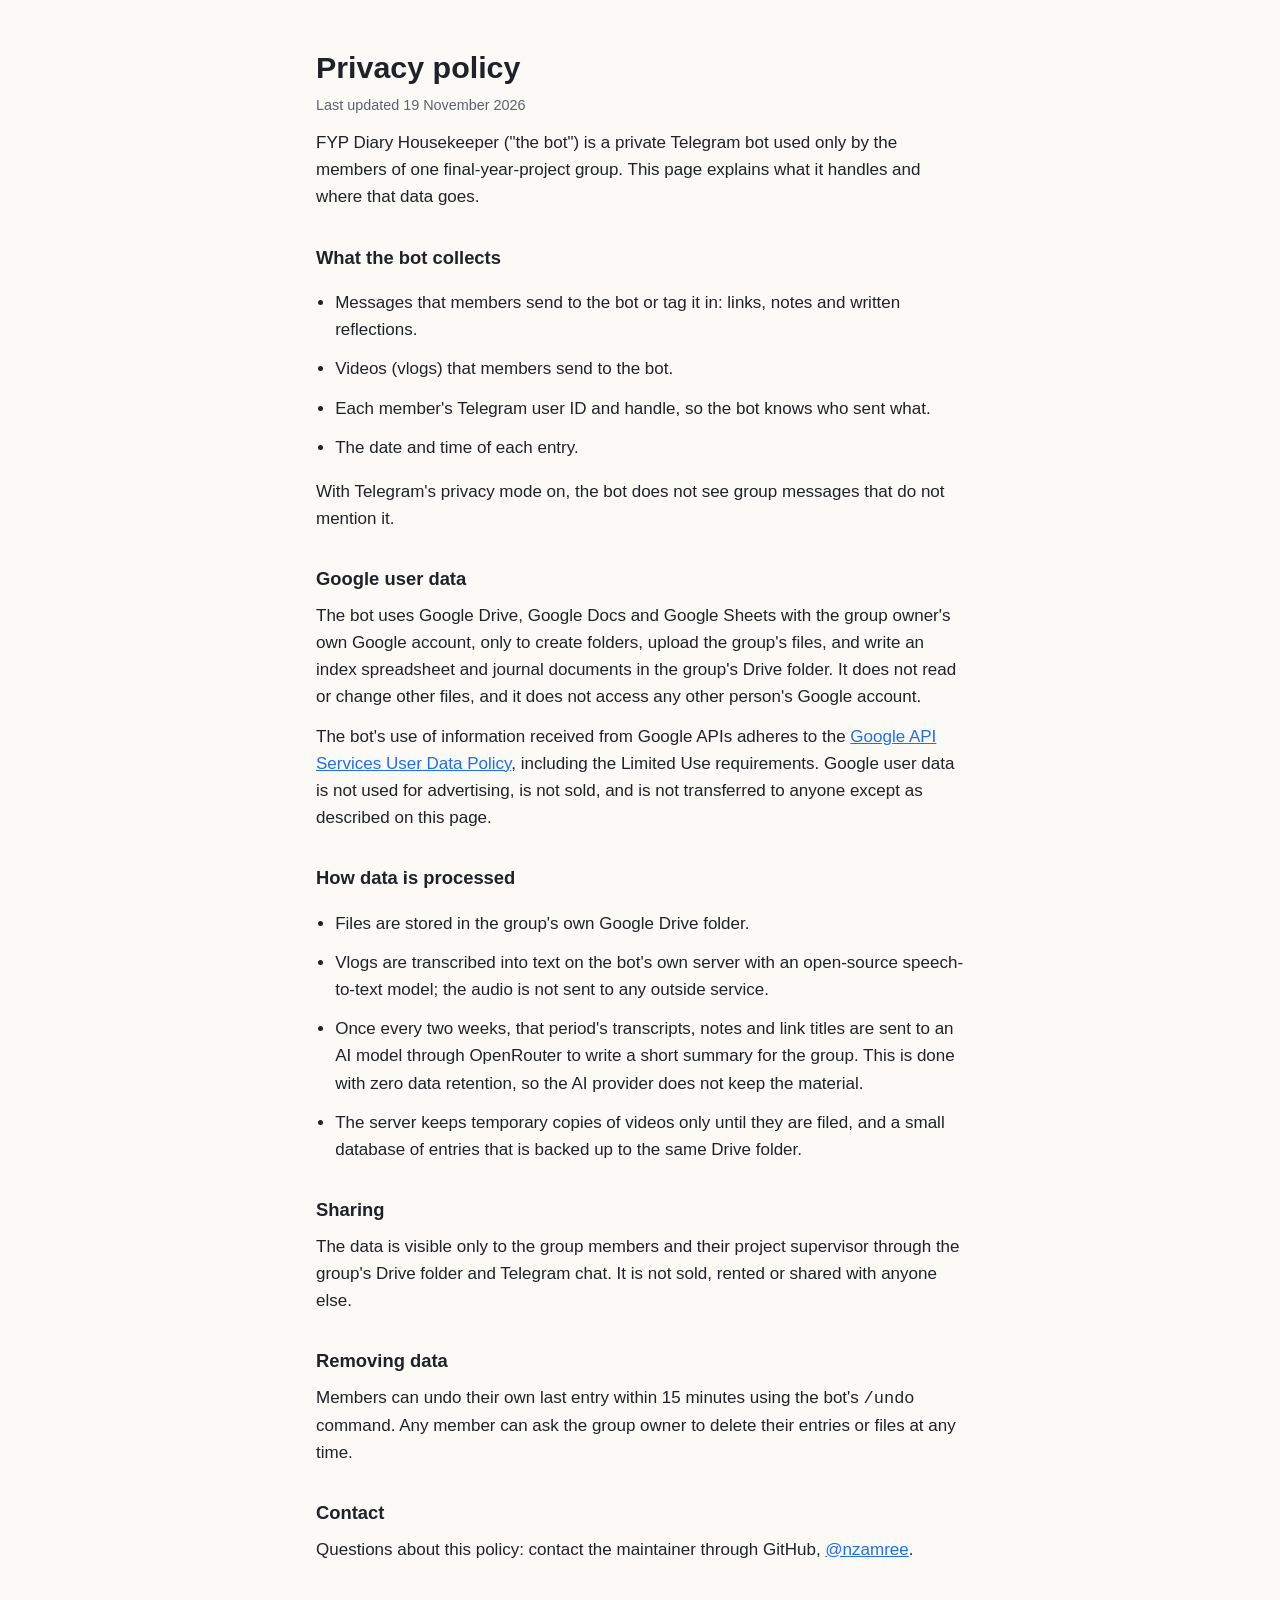
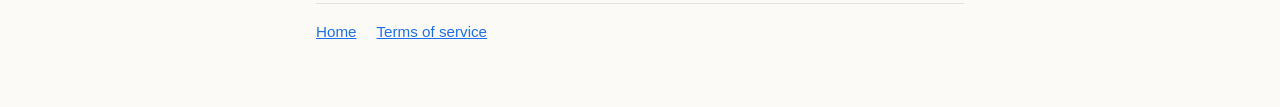
==== privacy.html @ 50cf9584 "Add home, privacy policy and terms pages for the FYP Housekeeper bot Public pages needed for the Goo" ====
<!doctype html>
<html lang="en">
<head>
  <meta charset="utf-8">
  <meta name="viewport" content="width=device-width, initial-scale=1">
  <title>Privacy Policy · FYP Diary Housekeeper</title>
  <meta name="description" content="How the FYP Diary Housekeeper bot handles data.">
  <link rel="stylesheet" href="style.css">
</head>
<body>
  <main>
    <h1>Privacy policy</h1>
    <p class="updated">Last updated 19 November 2026</p>

    <p>FYP Diary Housekeeper ("the bot") is a private Telegram bot used only by the members of one
      final-year-project group. This page explains what it handles and where that data goes.</p>

    <h2>What the bot collects</h2>
    <ul>
      <li>Messages that members send to the bot or tag it in: links, notes and written reflections.</li>
      <li>Videos (vlogs) that members send to the bot.</li>
      <li>Each member's Telegram user ID and handle, so the bot knows who sent what.</li>
      <li>The date and time of each entry.</li>
    </ul>
    <p>With Telegram's privacy mode on, the bot does not see group messages that do not mention it.</p>

    <h2>Google user data</h2>
    <p>The bot uses Google Drive, Google Docs and Google Sheets with the group owner's own Google account,
      only to create folders, upload the group's files, and write an index spreadsheet and journal
      documents in the group's Drive folder. It does not read or change other files, and it does not access
      any other person's Google account.</p>
    <p>The bot's use of information received from Google APIs adheres to the
      <a href="https://developers.google.com/terms/api-services-user-data-policy">Google API Services User
      Data Policy</a>, including the Limited Use requirements. Google user data is not used for
      advertising, is not sold, and is not transferred to anyone except as described on this page.</p>

    <h2>How data is processed</h2>
    <ul>
      <li>Files are stored in the group's own Google Drive folder.</li>
      <li>Vlogs are transcribed into text on the bot's own server with an open-source speech-to-text model;
        the audio is not sent to any outside service.</li>
      <li>Once every two weeks, that period's transcripts, notes and link titles are sent to an AI model
        through OpenRouter to write a short summary for the group. This is done with zero data retention, so
        the AI provider does not keep the material.</li>
      <li>The server keeps temporary copies of videos only until they are filed, and a small database of
        entries that is backed up to the same Drive folder.</li>
    </ul>

    <h2>Sharing</h2>
    <p>The data is visible only to the group members and their project supervisor through the group's
      Drive folder and Telegram chat. It is not sold, rented or shared with anyone else.</p>

    <h2>Removing data</h2>
    <p>Members can undo their own last entry within 15 minutes using the bot's <code>/undo</code> command.
      Any member can ask the group owner to delete their entries or files at any time.</p>

    <h2>Contact</h2>
    <p>Questions about this policy: contact the maintainer through GitHub,
      <a href="https://github.com/nzamree">@nzamree</a>.</p>

    <nav>
      <a href="index.html">Home</a>
      <a href="terms.html">Terms of service</a>
    </nav>
  </main>
</body>
</html>
---- style.css ----
:root {
  --bg: #fbfaf7;
  --text: #1f2328;
  --muted: #5b636e;
  --accent: #1f6feb;
  --rule: #e3e1db;
}
@media (prefers-color-scheme: dark) {
  :root {
    --bg: #15171a;
    --text: #e8e6e1;
    --muted: #a3a9b1;
    --accent: #6ea8fe;
    --rule: #2c3036;
  }
}
* { box-sizing: border-box; }
body {
  margin: 0;
  background: var(--bg);
  color: var(--text);
  font: 17px/1.6 -apple-system, BlinkMacSystemFont, "Segoe UI", Roboto, Helvetica, Arial, sans-serif;
}
main { max-width: 680px; margin: 0 auto; padding: 48px 16px 64px; }
h1 { font-size: 1.9rem; line-height: 1.25; margin: 0 0 8px; }
h2 { font-size: 1.15rem; margin: 32px 0 8px; }
p, li { margin: 0 0 12px; }
ul { padding-left: 1.2rem; }
a { color: var(--accent); }
.lede { color: var(--muted); font-size: 1.05rem; margin-bottom: 28px; }
nav { display: flex; gap: 20px; border-top: 1px solid var(--rule); margin-top: 40px; padding-top: 16px; font-size: 0.95rem; }
.updated { color: var(--muted); font-size: 0.9rem; }
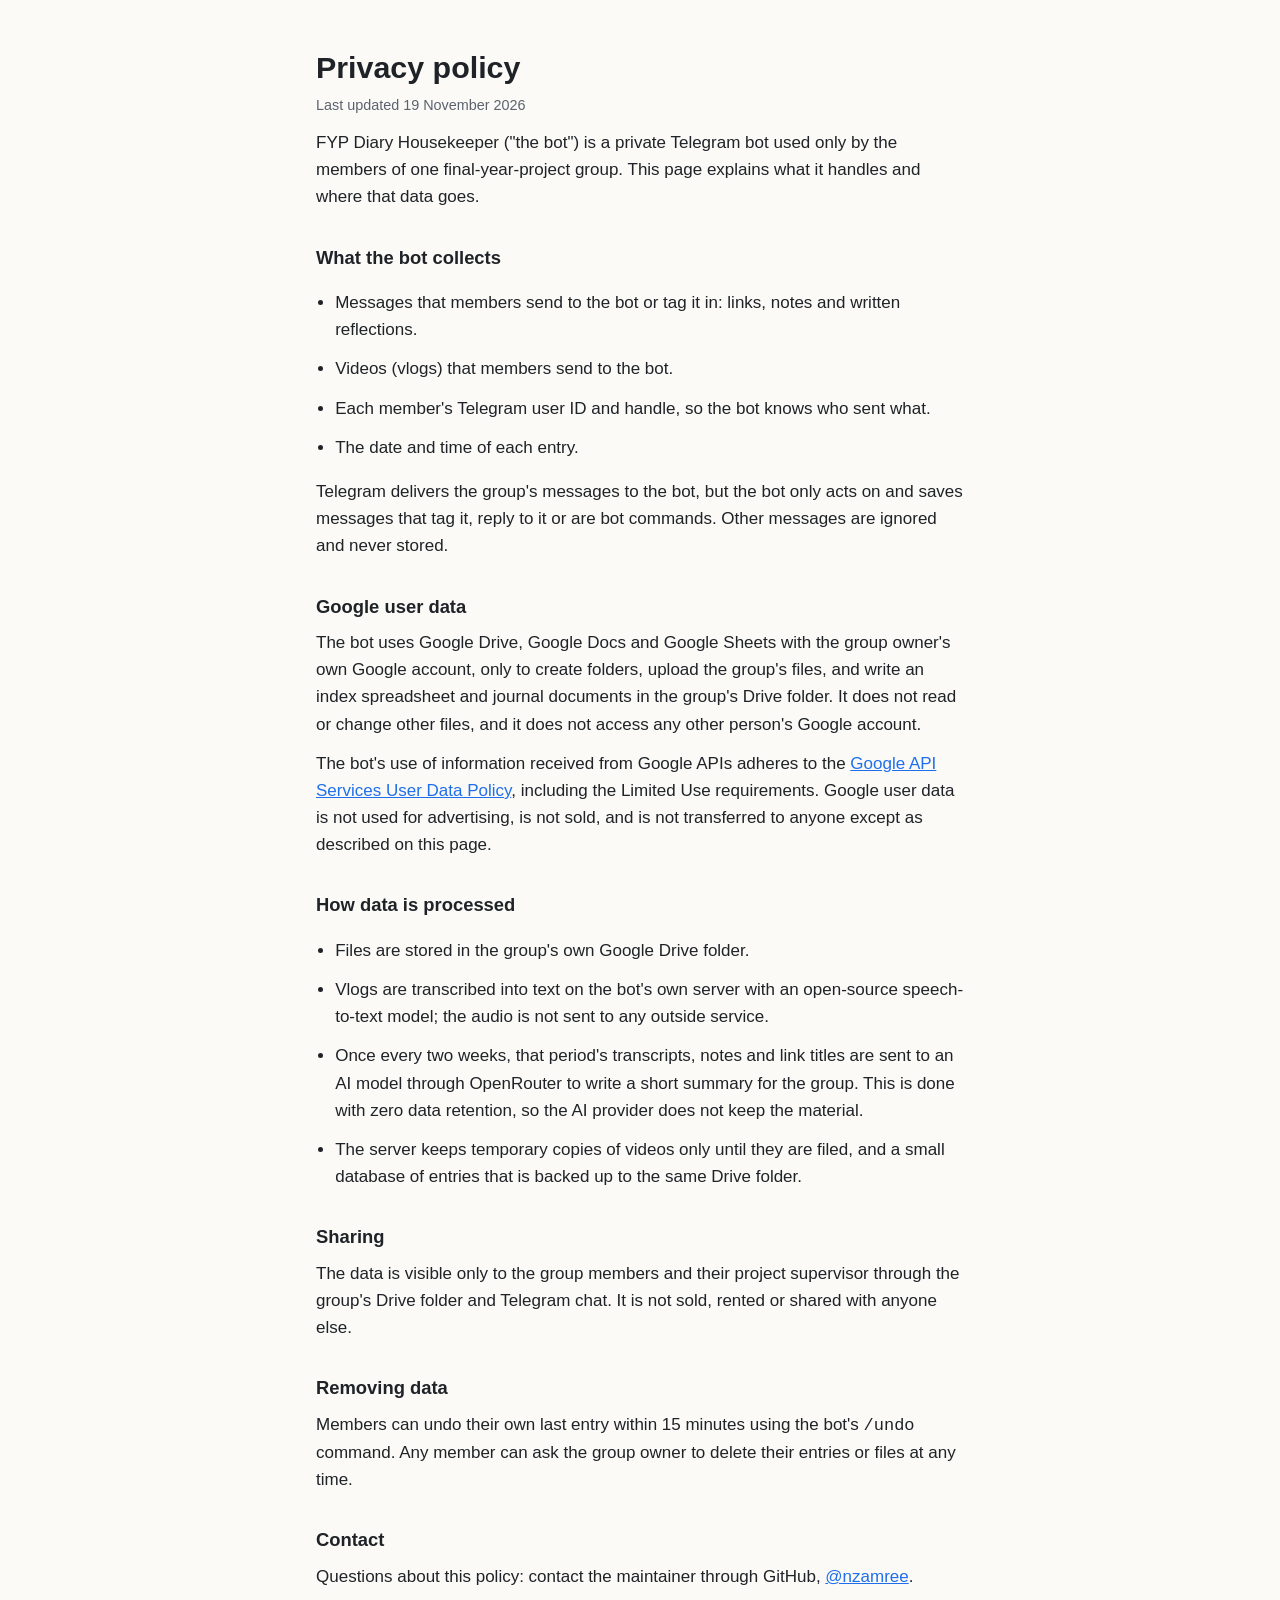
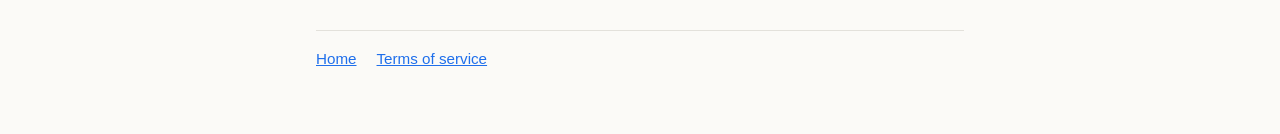
==== commit 7914c956: "Privacy policy: describe how the bot receives group messages Co-Authored-By: Claude Opus 5.5 <norepl" ====
--- a/privacy.html
+++ b/privacy.html
@@ -22,7 +22,8 @@
       <li>Each member's Telegram user ID and handle, so the bot knows who sent what.</li>
       <li>The date and time of each entry.</li>
     </ul>
-    <p>With Telegram's privacy mode on, the bot does not see group messages that do not mention it.</p>
+    <p>Telegram delivers the group's messages to the bot, but the bot only acts on and saves messages that
+      tag it, reply to it or are bot commands. Other messages are ignored and never stored.</p>
 
     <h2>Google user data</h2>
     <p>The bot uses Google Drive, Google Docs and Google Sheets with the group owner's own Google account,
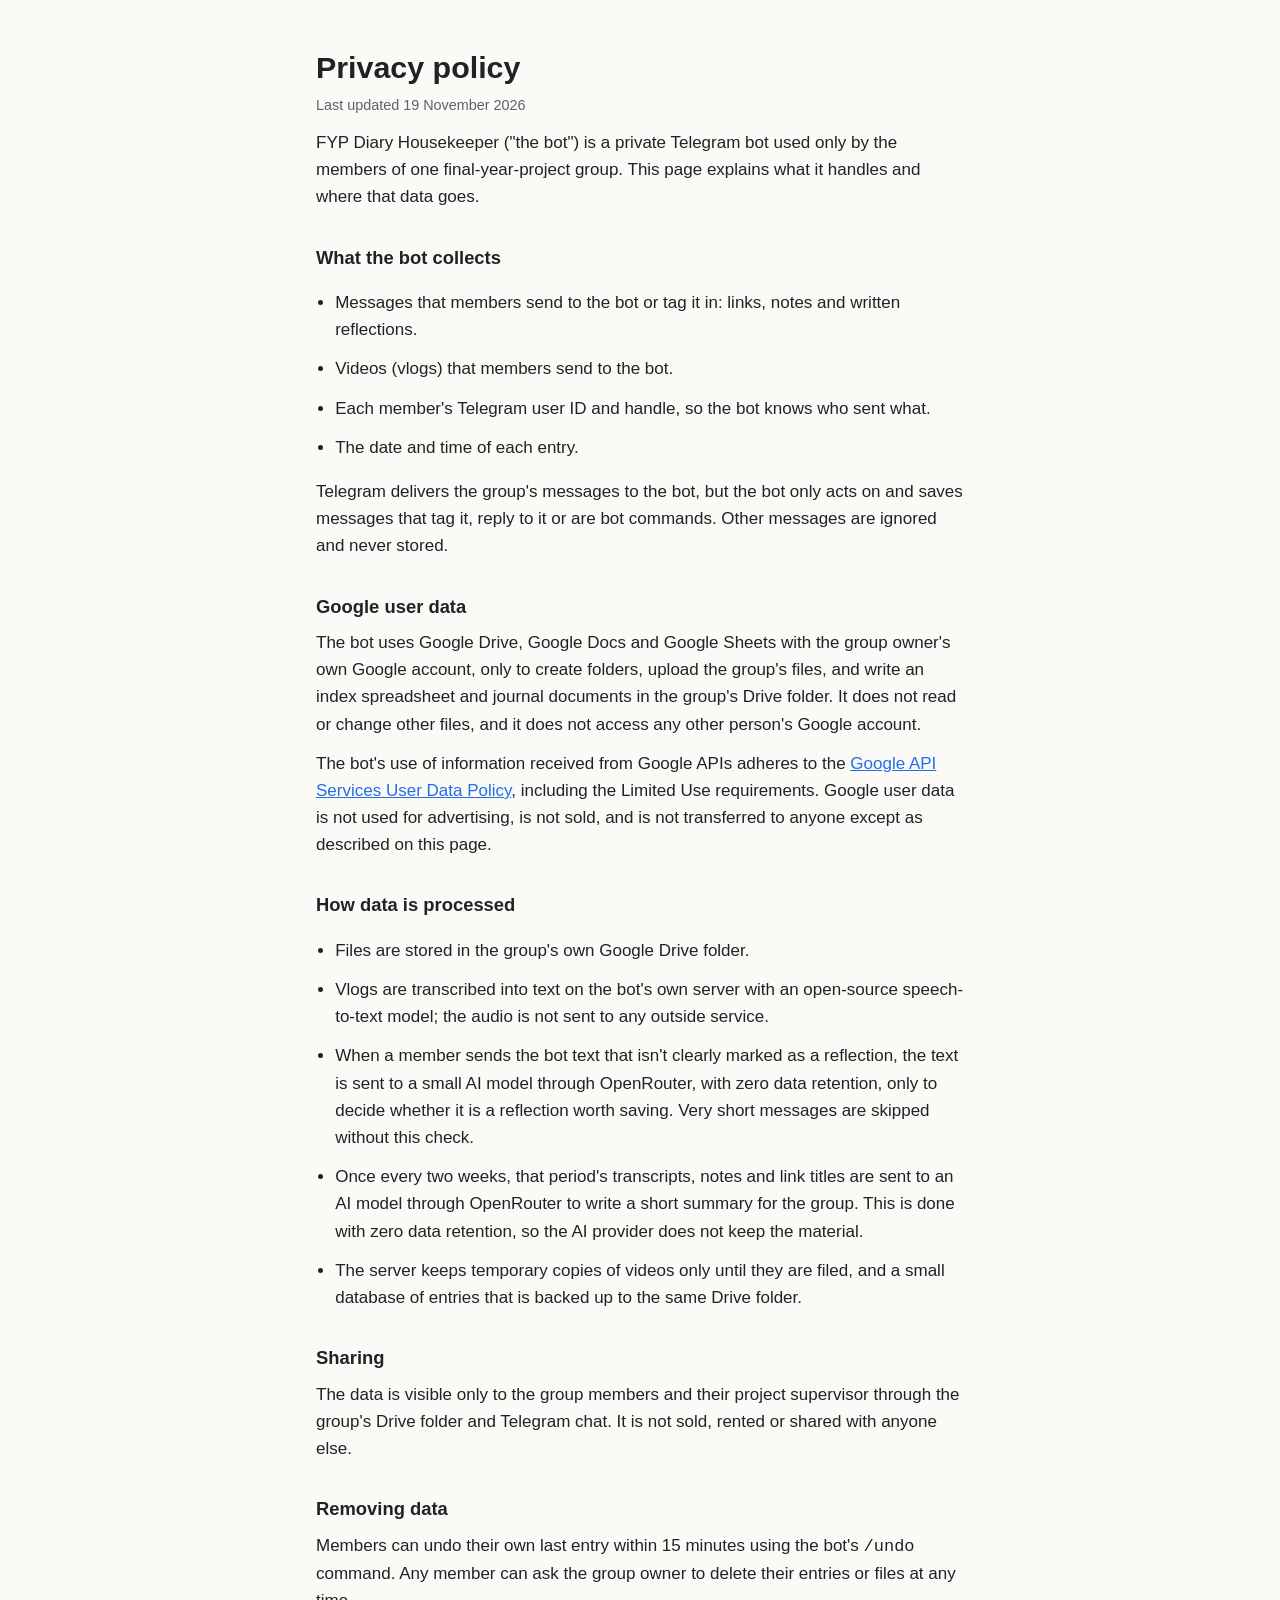
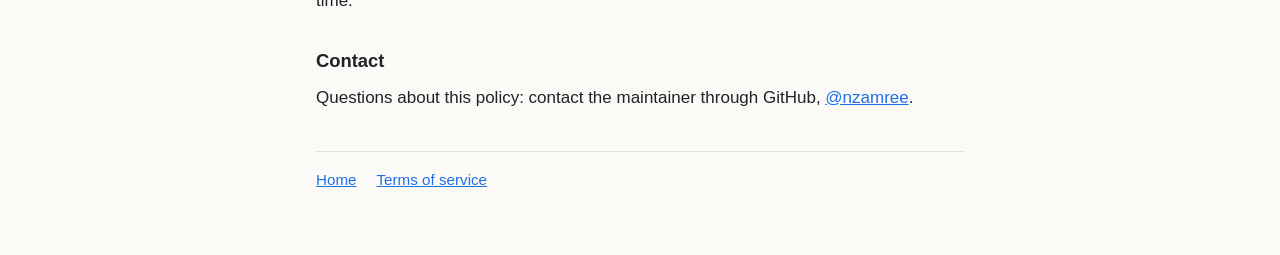
==== commit bc526ac4: "Privacy policy: describe the reflection check Co-Authored-By: Claude Opus 5.5 <noreply@anthropic.com" ====
--- a/privacy.html
+++ b/privacy.html
@@ -40,6 +40,9 @@
       <li>Files are stored in the group's own Google Drive folder.</li>
       <li>Vlogs are transcribed into text on the bot's own server with an open-source speech-to-text model;
         the audio is not sent to any outside service.</li>
+      <li>When a member sends the bot text that isn't clearly marked as a reflection, the text is sent to a small
+        AI model through OpenRouter, with zero data retention, only to decide whether it is a reflection worth
+        saving. Very short messages are skipped without this check.</li>
       <li>Once every two weeks, that period's transcripts, notes and link titles are sent to an AI model
         through OpenRouter to write a short summary for the group. This is done with zero data retention, so
         the AI provider does not keep the material.</li>
